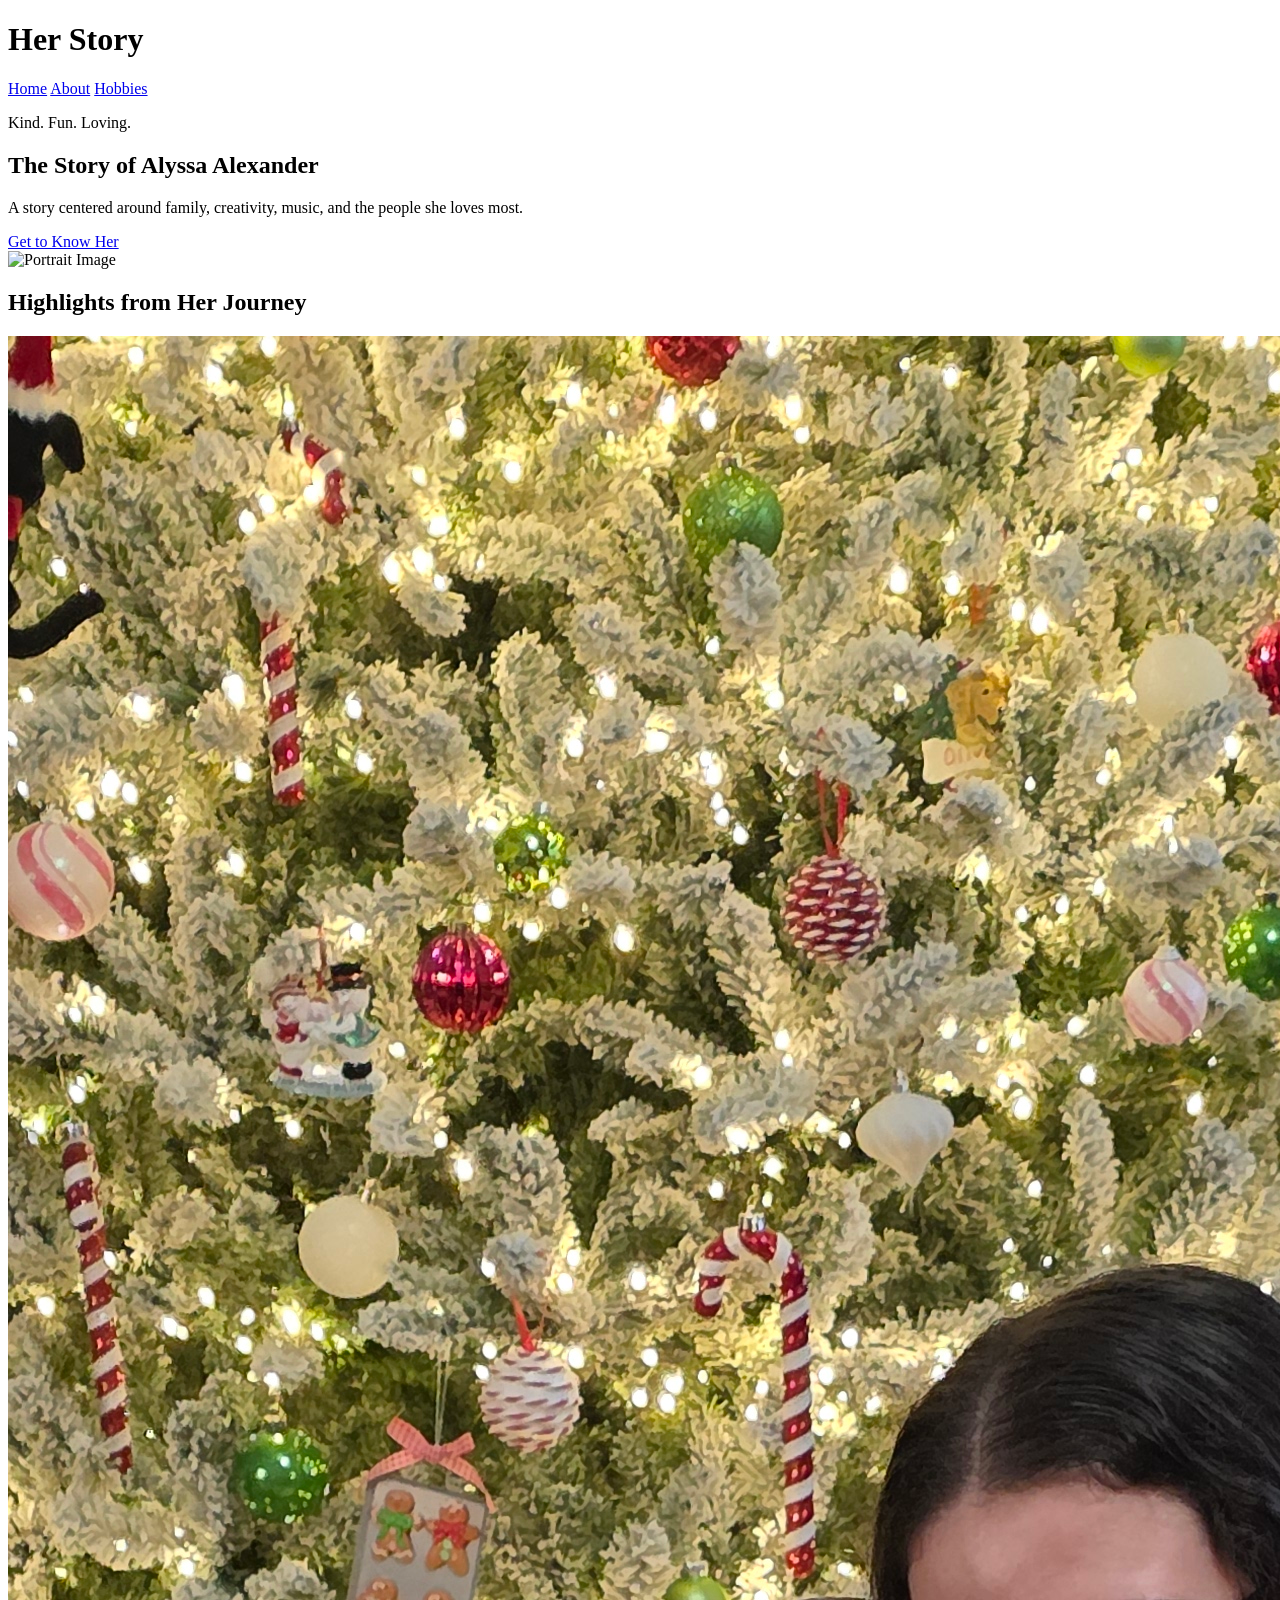
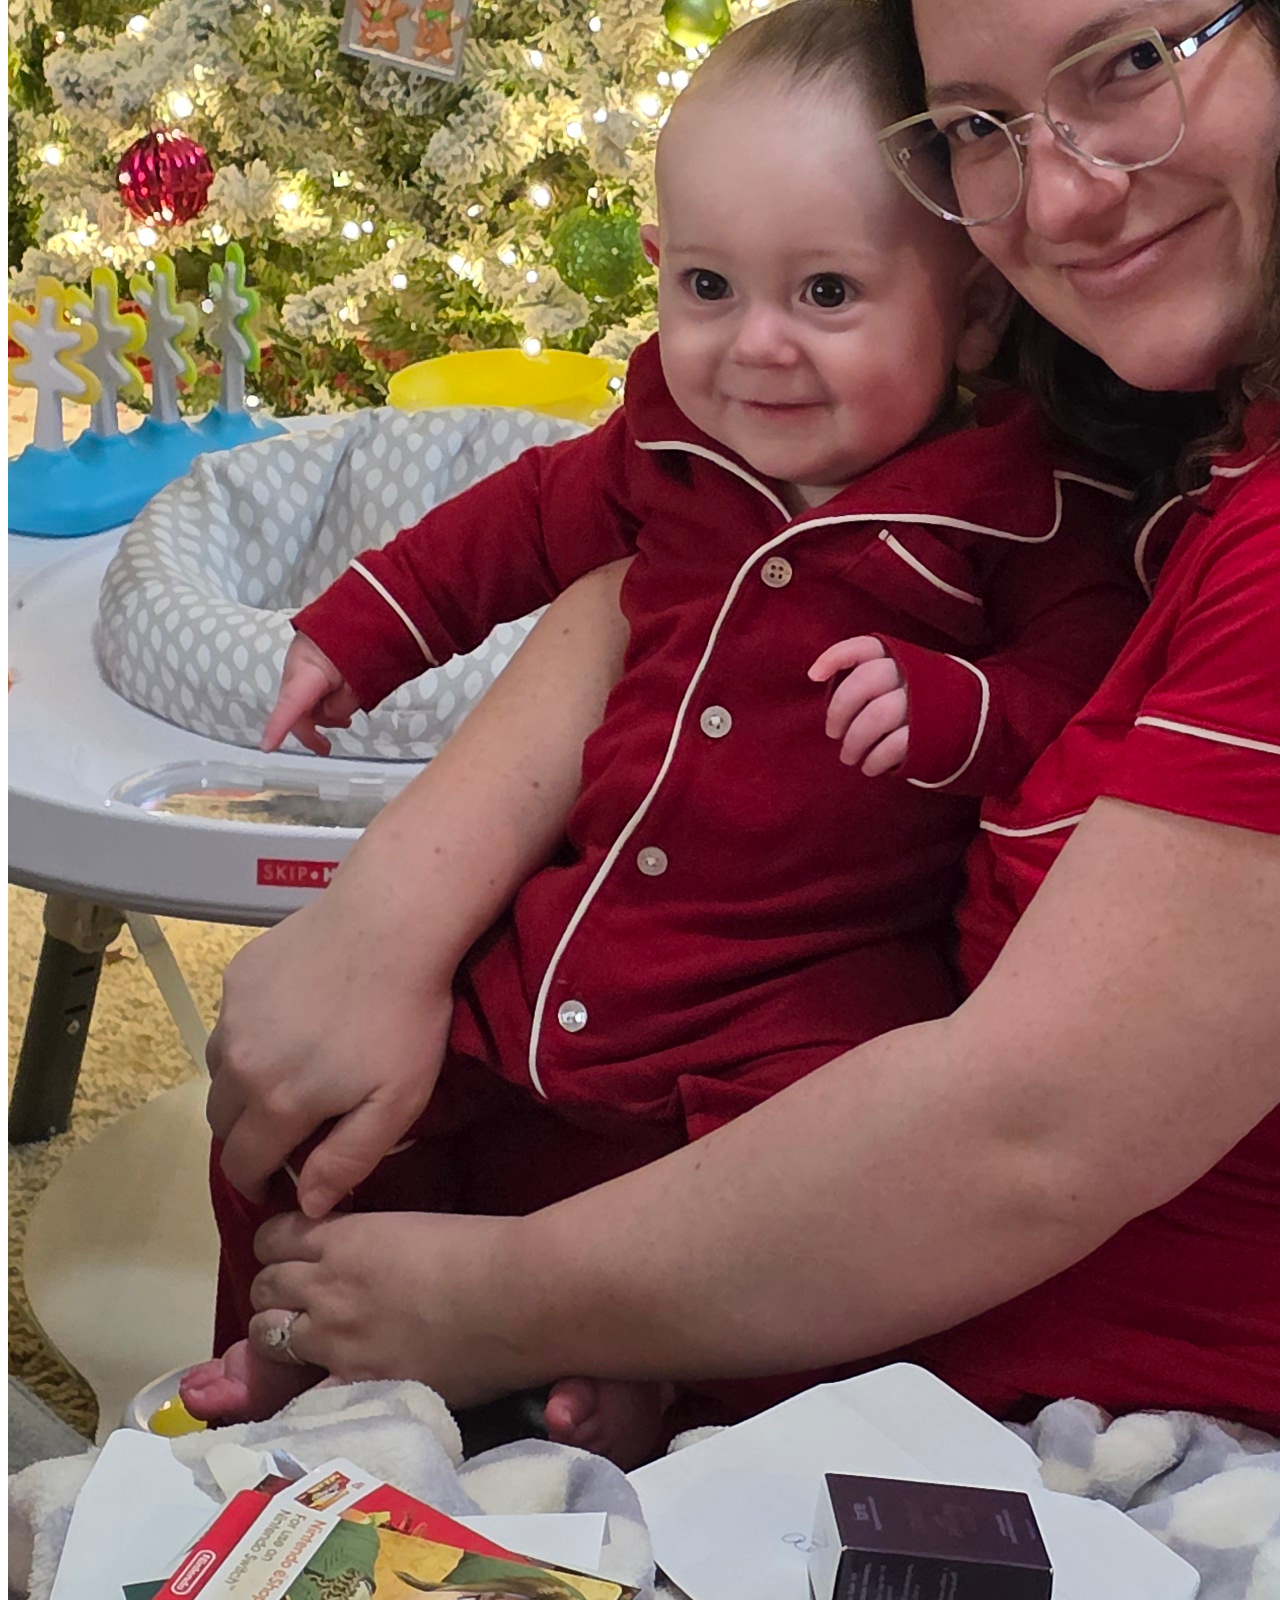
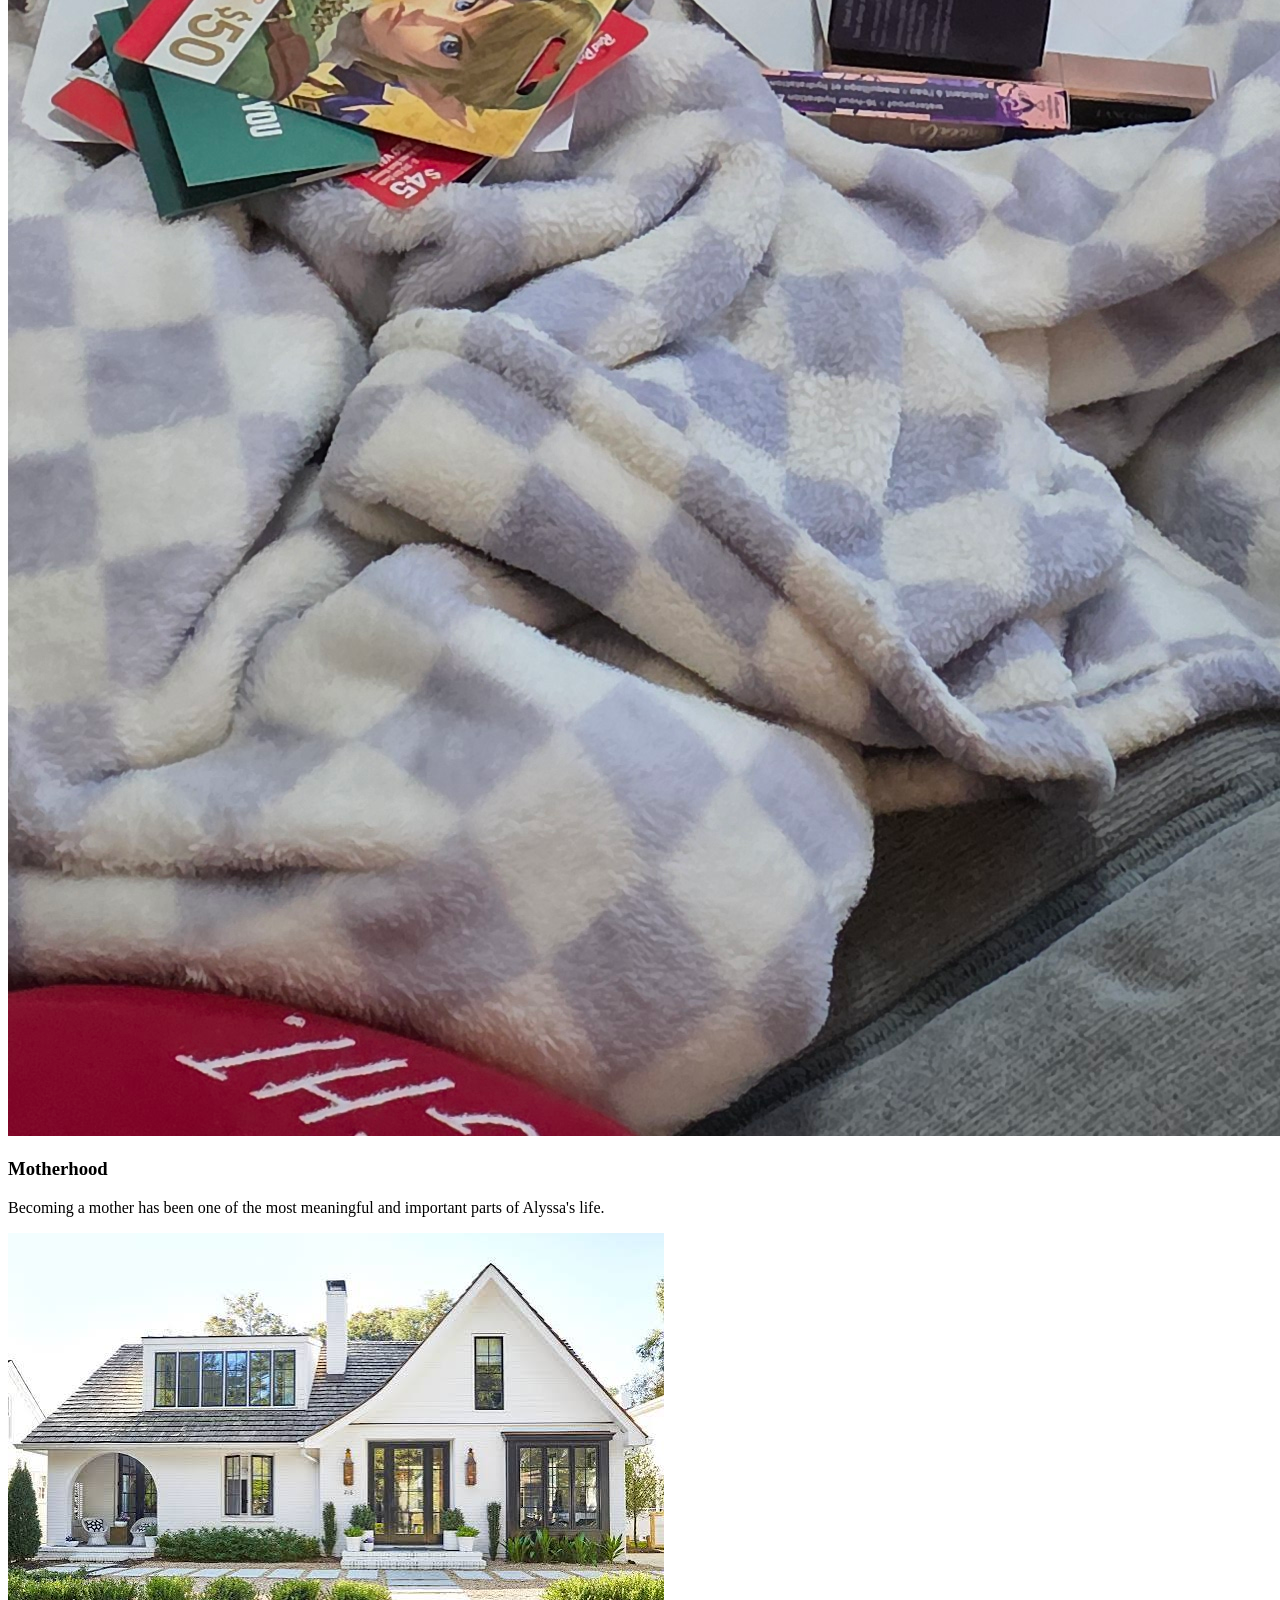
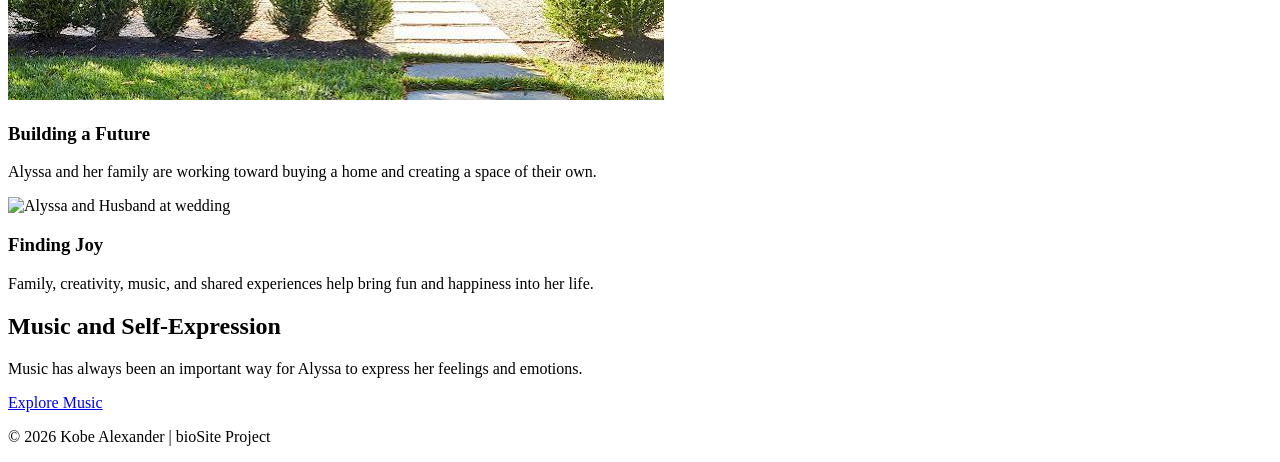
==== index.html @ 160d0724 "Adding all files and images" ====
<!DOCTYPE html>
<html lang="en">
<head>
    <!--
        Name: Kobe Alexander
        Project: bioSite
        Page: Landing Page
    -->
    <meta charset="UTF-8">
    <meta name="viewport" content="width=device-width, initial-scale=1.0">
    <meta
        name="description"
        content="A bioSite about Alyssa Alexander and the people, hobbies, and goals that shape her story."
    >
    <meta name="author" content="Kobe Alexander">

    <title>Alyssa Alexander | Home</title>

    <link rel="stylesheet" href="biosite.css">
</head>

<body>
    <header>
        <div class="site-brand">
            <h1>Her Story</h1>
        </div>

        <nav>
            <a class="active" href="index.html">Home</a>
            <a href="about.html">About</a>
            <a href="hobbies.html">Hobbies</a>
        </nav>
    </header>

    <main>
        <section class="hero">
            <div class="hero-text">
                <p class="eyebrow">Kind. Fun. Loving.</p>

                <h2>
                    The Story of
                    <span>Alyssa Alexander</span>
                </h2>

                <p>
                    A story centered around family, creativity, music,
                    and the people she loves most.
                </p>

                <a class="button-link" href="about.html">
                    Get to Know Her
                </a>
            </div>

            <img
                src="images/hero-image.jpg"
                alt="Portrait Image"
                class="hero-image"
            >
        </section>

        <section class="highlights">
            <h2>Highlights from Her Journey</h2>

            <div class="card-grid">
                <article class="story-card mint-card">
                    <img
                        src="images/family.jpg"
                        alt="Alyssa and Son at Christmas"
                        class="card-image motherhood-image"
                    >

                    <h3>Motherhood</h3>

                    <p>
                        Becoming a mother has been one of the most
                        meaningful and important parts of Alyssa's life.
                    </p>
                </article>

                <article class="story-card pink-card">
                    <img
                        src="images/house.jpg"
                        alt="House for future plans"
                        class="card-image"
                    >

                    <h3>Building a Future</h3>

                    <p>
                        Alyssa and her family are working toward buying
                        a home and creating a space of their own.
                    </p>
                </article>

                <article class="story-card lavender-card">
                    <img
                        src="images/wedding.jpg"
                        alt="Alyssa and Husband at wedding"
                        class="card-image"
                    >

                    <h3>Finding Joy</h3>

                    <p>
                        Family, creativity, music, and shared experiences
                        help bring fun and happiness into her life.
                    </p>
                </article>
            </div>
        </section>

        <section class="external-link">
            <div>
                <h2>Music and Self-Expression</h2>

                <p>
                    Music has always been an important way for Alyssa
                    to express her feelings and emotions.
                </p>
            </div>

            <a
                href="https://www.grammy.com/"
                target="_blank"
                rel="noopener noreferrer"
            >
                Explore Music
            </a>
        </section>
    </main>

    <footer>
        <p>&copy; 2026 Kobe Alexander | bioSite Project</p>
    </footer>
</body>
</html>
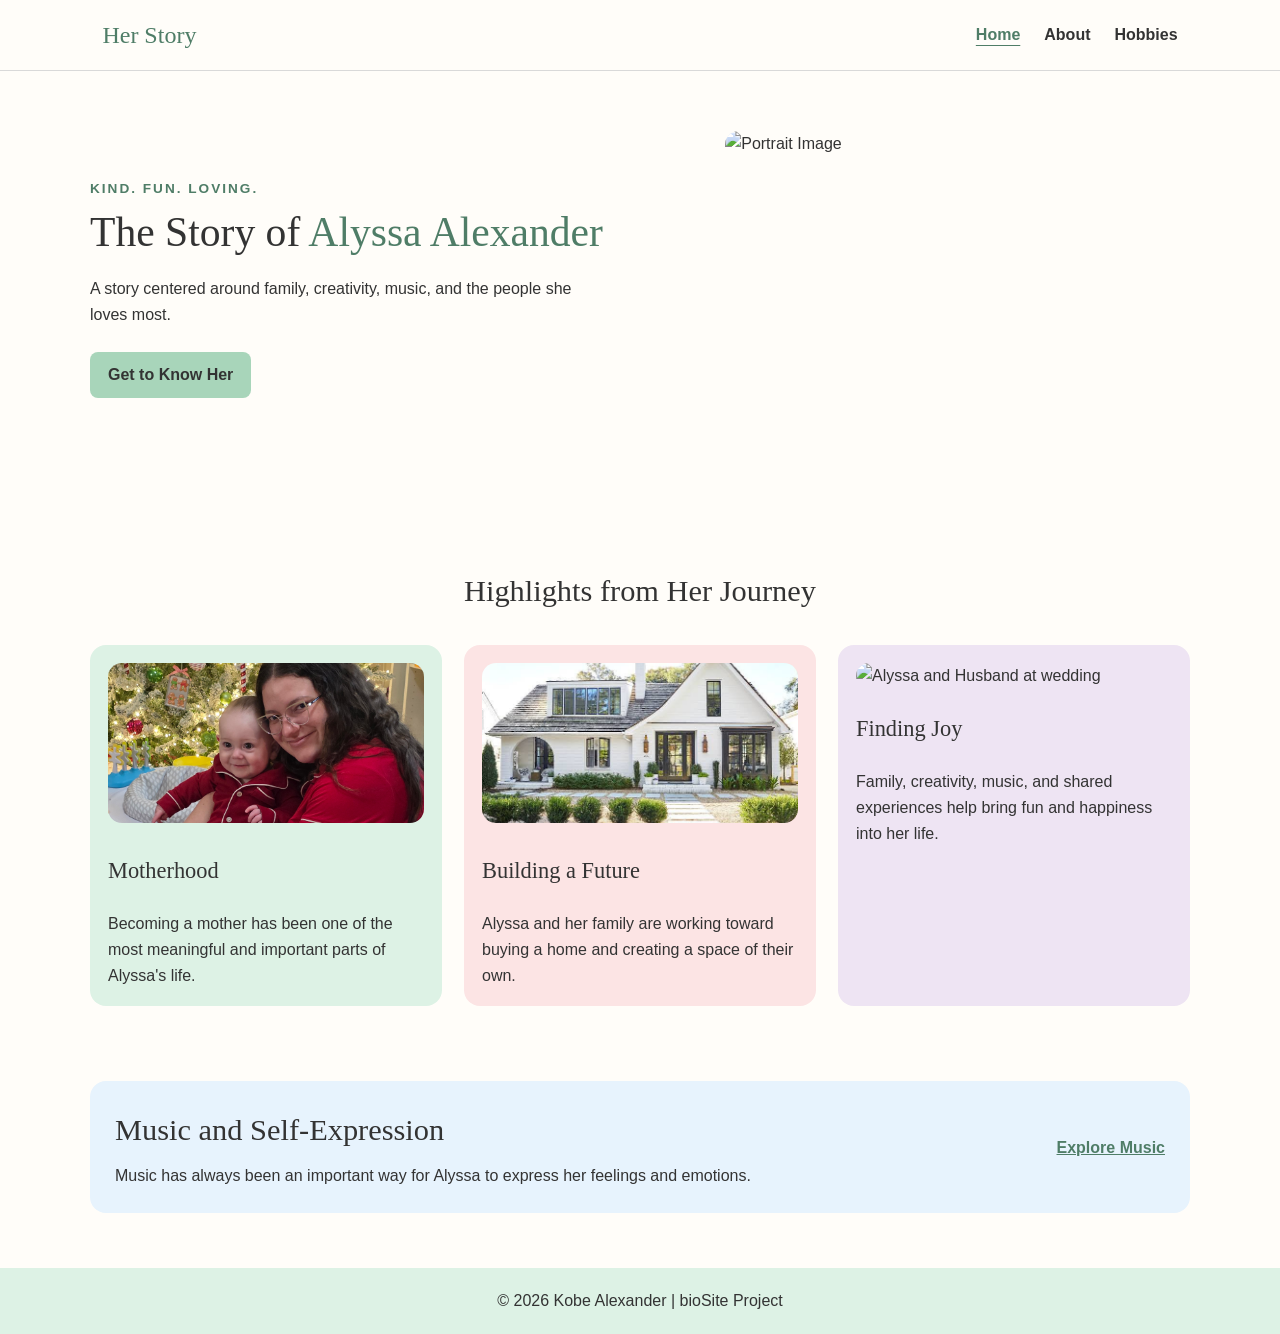
==== commit 54aa4a20: "Updated css reference" ====
--- a/index.html
+++ b/index.html
@@ -16,7 +16,7 @@
 
     <title>Alyssa Alexander | Home</title>
 
-    <link rel="stylesheet" href="biosite.css">
+    <link rel="stylesheet" href="bioSite.css">
 </head>
 
 <body>
--- a/bioSite.css
+++ b/bioSite.css
@@ -0,0 +1,409 @@
+/*
+    Name: Kobe Alexander
+    Project: bioSite
+    File: Shared Style Sheet
+*/
+
+:root {
+    --mint-green: #A8D5BA;
+    --light-mint: #DDF2E5;
+    --blush-pink: #F6C6C7;
+    --light-pink: #FCE4E4;
+    --lavender: #CDB4DB;
+    --light-lavender: #EEE4F3;
+    --sky-blue: #BDE0FE;
+    --cream: #FFF8E7;
+    --off-white: #FFFDF9;
+    --charcoal: #333333;
+    --deep-green: #4F7D67;
+    --border-color: #D9D9D9;
+}
+
+* {
+    box-sizing: border-box;
+}
+
+html {
+    font-size: 16px;
+}
+
+body {
+    margin: 0;
+    background-color: var(--off-white);
+    color: var(--charcoal);
+    font-family: Arial, Helvetica, sans-serif;
+    line-height: 1.6;
+}
+
+/* Header and Navigation */
+
+header {
+    display: flex;
+    justify-content: space-between;
+    align-items: center;
+    padding: 16px 8%;
+    background-color: var(--off-white);
+    border-bottom: 1px solid var(--border-color);
+}
+
+.site-brand h1 {
+    margin: 0;
+    color: var(--deep-green);
+    font-family: Georgia, "Times New Roman", serif;
+    font-size: 1.5rem;
+    font-weight: 500;
+}
+
+nav {
+    display: flex;
+    gap: 24px;
+}
+
+nav a {
+    color: var(--charcoal);
+    font-weight: 600;
+    text-decoration: none;
+}
+
+nav a:hover,
+nav a.active {
+    color: var(--deep-green);
+    text-decoration: underline;
+    text-underline-offset: 5px;
+}
+
+/* Main Layout */
+
+main {
+    width: 86%;
+    max-width: 1100px;
+    margin: 0 auto;
+}
+
+/* Landing Page Hero */
+
+.hero {
+    display: grid;
+    grid-template-columns: 1.2fr 1fr;
+    gap: 45px;
+    align-items: center;
+    min-height: 420px;
+    padding: 50px 0;
+}
+
+.eyebrow {
+    margin-bottom: 8px;
+    color: var(--deep-green);
+    font-size: 0.85rem;
+    font-weight: 700;
+    letter-spacing: 2px;
+    text-transform: uppercase;
+}
+
+.hero h2,
+.page-heading h2 {
+    margin: 0 0 18px;
+    font-family: Georgia, "Times New Roman", serif;
+    font-size: 2.6rem;
+    font-weight: 500;
+    line-height: 1.2;
+}
+
+.hero h2 span,
+.page-heading h2 span {
+    color: var(--deep-green);
+}
+
+.hero-text > p:not(.eyebrow) {
+    max-width: 500px;
+    margin-bottom: 25px;
+    font-size: 1rem;
+}
+
+.button-link {
+    display: inline-block;
+    padding: 10px 18px;
+    background-color: var(--mint-green);
+    color: var(--charcoal);
+    border-radius: 8px;
+    font-weight: 700;
+    text-decoration: none;
+}
+
+.button-link:hover {
+    background-color: var(--blush-pink);
+}
+
+/* Image Placeholders */
+
+.image-placeholder {
+    display: flex;
+    justify-content: center;
+    align-items: center;
+    min-height: 180px;
+    border: 2px dashed #B7B7B7;
+    border-radius: 14px;
+    color: #777777;
+    text-align: center;
+}
+
+/* Actual Images */
+
+.hero-image {
+    width: 100%;
+    max-width: 450px;
+    height: 300px;
+    object-fit: cover;
+    border-radius: 14px;
+    justify-self: center;
+}
+
+.portrait-image {
+    width: 100%;
+    max-width: 350px;
+    height: 430px;
+    object-fit: cover;
+    border-radius: 14px;
+}
+
+.hobby-image {
+    width: 260px;
+    height: 190px;
+    object-fit: cover;
+    border-radius: 14px;
+}
+
+.card-image {
+    width: 100%;
+    height: 160px;
+    object-fit: cover;
+    border-radius: 14px;
+}
+
+.motherhood-image {
+    object-position: center 35%;
+}
+
+/* Landing Page Highlight Section */
+
+.highlights {
+    padding: 50px 0;
+    text-align: center;
+}
+
+.highlights h2,
+.external-link h2,
+.quote-section h3 {
+    font-family: Georgia, "Times New Roman", serif;
+    font-size: 1.9rem;
+    font-weight: 500;
+}
+
+.card-grid {
+    display: grid;
+    grid-template-columns: repeat(3, 1fr);
+    gap: 22px;
+    margin-top: 30px;
+}
+
+.story-card {
+    padding: 18px;
+    border-radius: 16px;
+    text-align: left;
+}
+
+.story-card h3,
+.hobby-card h3,
+.bio-content h3 {
+    font-family: Georgia, "Times New Roman", serif;
+    font-size: 1.4rem;
+    font-weight: 500;
+}
+
+.story-card p {
+    margin-bottom: 0;
+}
+
+/* Pastel Card Colors */
+
+.mint-card {
+    background-color: var(--light-mint);
+}
+
+.pink-card {
+    background-color: var(--light-pink);
+}
+
+.lavender-card {
+    background-color: var(--light-lavender);
+}
+
+/* External Link Section */
+
+.external-link {
+    display: flex;
+    justify-content: space-between;
+    align-items: center;
+    gap: 25px;
+    margin: 25px 0 55px;
+    padding: 25px;
+    background-color: #E7F3FD;
+    border-radius: 16px;
+}
+
+.external-link h2 {
+    margin: 0 0 8px;
+}
+
+.external-link p {
+    margin: 0;
+}
+
+.external-link a {
+    flex-shrink: 0;
+    color: var(--deep-green);
+    font-weight: 700;
+}
+
+/* Page Headings */
+
+.page-heading {
+    max-width: 700px;
+    margin: 0 auto;
+    padding: 50px 0 35px;
+    text-align: center;
+}
+
+.page-heading > p:last-child {
+    font-size: 1rem;
+}
+
+/* About Page */
+
+.about-layout {
+    display: grid;
+    grid-template-columns: 350px 1fr;
+    gap: 40px;
+    align-items: start;
+    padding-bottom: 40px;
+}
+
+.bio-content h3 {
+    margin-top: 0;
+}
+
+.bio-content p {
+    margin-bottom: 18px;
+}
+
+.quote-section {
+    margin: 25px 0 55px;
+    padding: 35px;
+    background-color: var(--light-lavender);
+    border-radius: 16px;
+    text-align: center;
+}
+
+.quote-section blockquote {
+    margin: 15px auto 0;
+    max-width: 700px;
+    font-family: Georgia, "Times New Roman", serif;
+    font-size: 1.4rem;
+    font-style: italic;
+}
+
+/* Hobbies Page */
+
+.hobby-list {
+    display: grid;
+    gap: 20px;
+    padding-bottom: 50px;
+}
+
+.hobby-card {
+    display: grid;
+    grid-template-columns: 260px 1fr;
+    gap: 25px;
+    align-items: center;
+    padding: 22px;
+    border-radius: 16px;
+}
+
+.hobby-card h3 {
+    margin-top: 0;
+    margin-bottom: 10px;
+}
+
+.hobby-card p {
+    margin: 0;
+}
+
+/* Footer */
+
+footer {
+    padding: 20px;
+    background-color: var(--light-mint);
+    text-align: center;
+}
+
+footer p {
+    margin: 0;
+}
+
+/* Responsive Layout */
+
+@media (max-width: 800px) {
+    header {
+        flex-direction: column;
+        gap: 12px;
+    }
+
+    nav {
+        gap: 18px;
+    }
+
+    main {
+        width: 90%;
+    }
+
+    .hero,
+    .about-layout,
+    .hobby-card {
+        grid-template-columns: 1fr;
+    }
+
+    .card-grid {
+        grid-template-columns: 1fr;
+    }
+
+    .hero {
+        gap: 30px;
+        padding: 40px 0;
+    }
+
+    .hero h2,
+    .page-heading h2 {
+        font-size: 2.2rem;
+    }
+
+    .hero-image {
+        max-width: 100%;
+        height: 260px;
+    }
+
+    .portrait-image {
+        max-width: 350px;
+        height: 400px;
+        margin: 0 auto;
+    }
+
+    .hobby-image {
+        width: 100%;
+        height: 220px;
+    }
+
+    .external-link {
+        flex-direction: column;
+        align-items: flex-start;
+    }
+}
